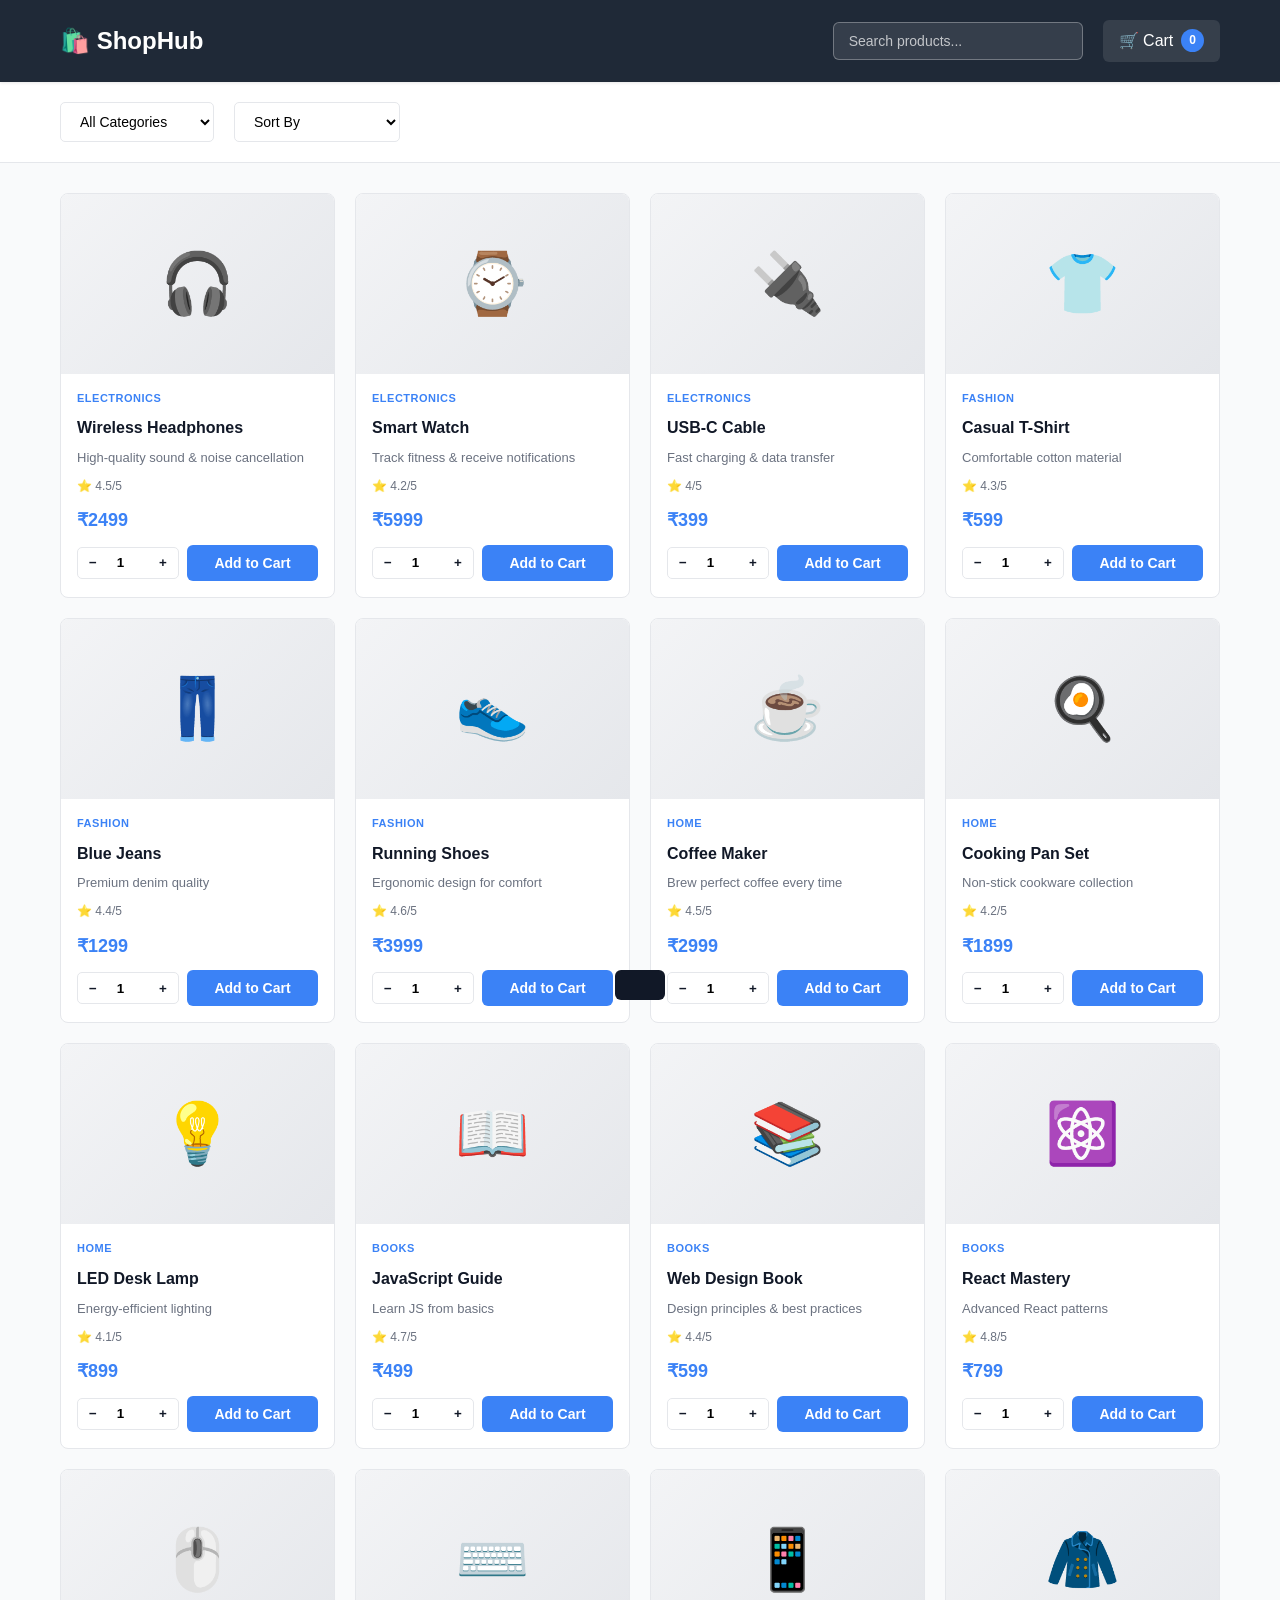
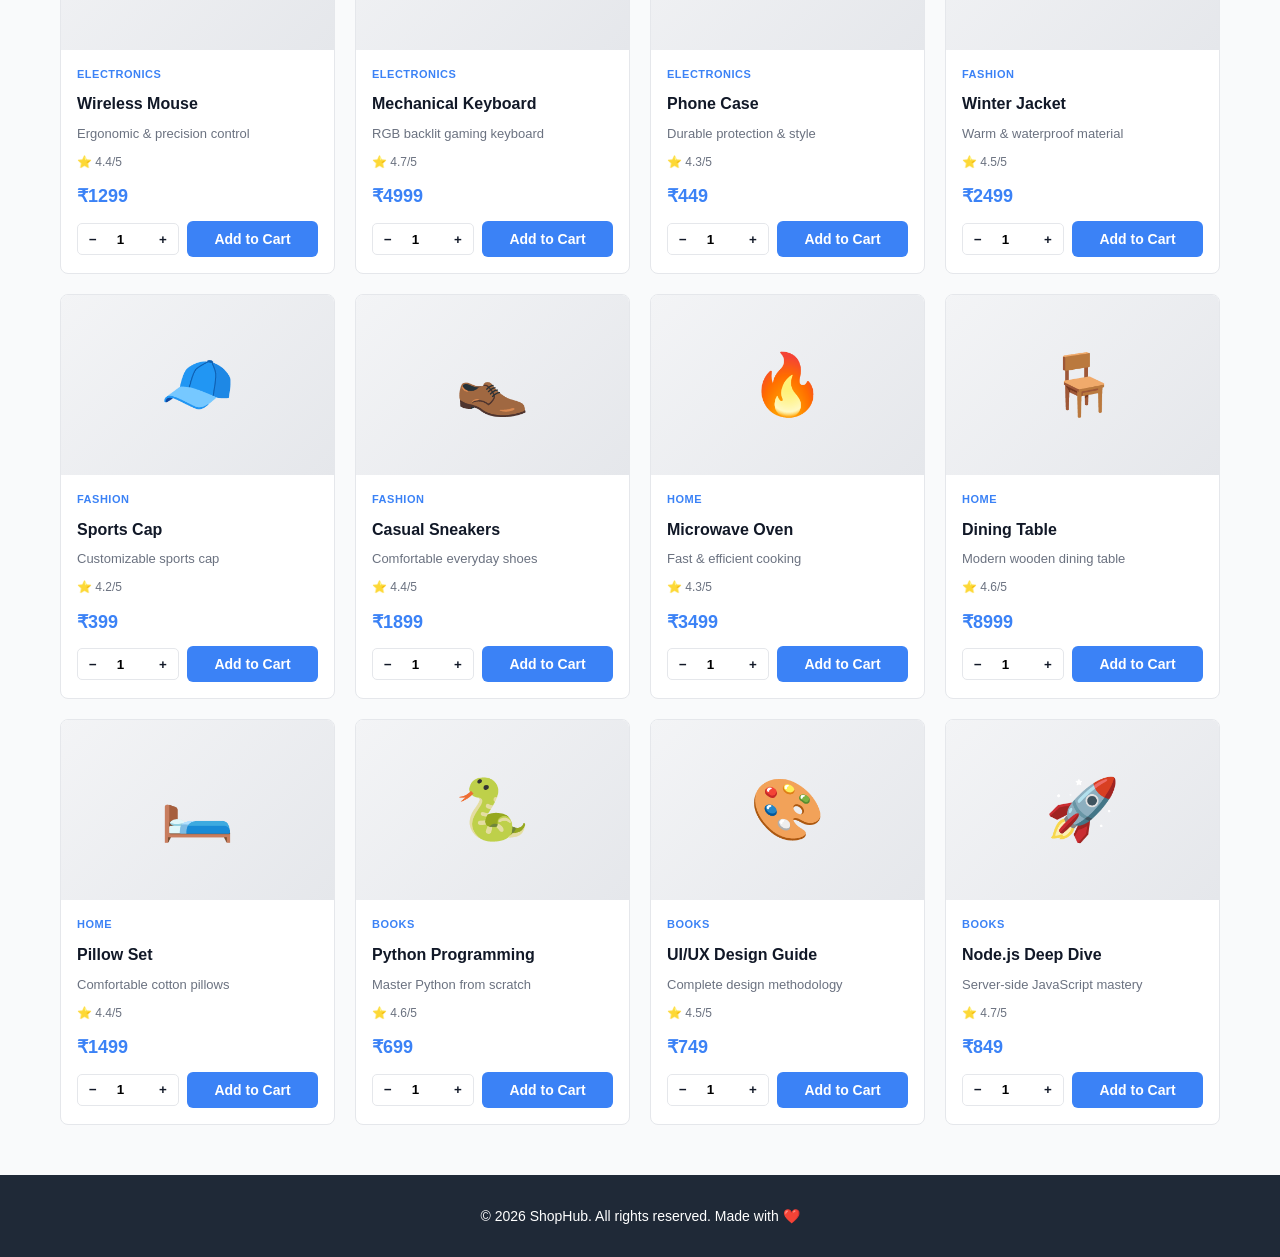
==== index.html @ 2e0a1902 "Initial commit: E-commerce cart system with 24 products" ====
<!DOCTYPE html>
<html lang="en">
<head>
    <meta charset="UTF-8">
    <meta name="viewport" content="width=device-width, initial-scale=1.0">
    <title>ShopHub - Online Store</title>
    <link rel="stylesheet" href="style.css">
</head>
<body>
    <!-- Header -->
    <header class="header">
        <div class="container">
            <div class="logo">🛍️ ShopHub</div>
            <div class="nav">
                <input type="text" id="searchBox" class="search-box" placeholder="Search products...">
                <a href="cart.html" class="cart-link">
                    🛒 Cart <span id="cartCount" class="badge">0</span>
                </a>
            </div>
        </div>
    </header>

    <!-- Filter Section -->
    <section class="filters">
        <div class="container">
            <select id="categoryFilter" class="filter-select">
                <option value="">All Categories</option>
                <option value="electronics">Electronics</option>
                <option value="fashion">Fashion</option>
                <option value="home">Home & Kitchen</option>
                <option value="books">Books</option>
            </select>

            <select id="sortFilter" class="filter-select">
                <option value="">Sort By</option>
                <option value="price-low">Price: Low to High</option>
                <option value="price-high">Price: High to Low</option>
                <option value="name">Product Name</option>
            </select>
        </div>
    </section>

    <!-- Main Content -->
    <main class="container">
        <section class="products">
            <div id="productsList" class="products-grid"></div>
        </section>
    </main>

    <!-- Toast Notification -->
    <div id="toast" class="toast"></div>

    <!-- Footer -->
    <footer class="footer">
        <p>&copy; 2026 ShopHub. All rights reserved. Made with ❤️</p>
    </footer>

    <script src="script.js"></script>
</body>
</html>
---- style.css ----
/* ==================== Global Styles ==================== */
* {
    margin: 0;
    padding: 0;
    box-sizing: border-box;
}

:root {
    --primary-color: #1f2937;
    --accent-color: #3b82f6;
    --light-bg: #ffffff;
    --bg: #f9fafb;
    --text-dark: #111827;
    --text-light: #6b7280;
    --border-color: #e5e7eb;
    --success-color: #10b981;
    --danger-color: #ef4444;
}

body {
    font-family: -apple-system, BlinkMacSystemFont, 'Segoe UI', Roboto, sans-serif;
    line-height: 1.6;
    color: var(--text-dark);
    background-color: var(--bg);
}

.container {
    max-width: 1200px;
    margin: 0 auto;
    padding: 0 20px;
}

/* ==================== Header ==================== */
.header {
    background: var(--primary-color);
    color: white;
    padding: 20px 0;
    position: sticky;
    top: 0;
    z-index: 100;
    box-shadow: 0 1px 3px rgba(0, 0, 0, 0.1);
}

.header .container {
    display: flex;
    justify-content: space-between;
    align-items: center;
}

.logo {
    font-size: 24px;
    font-weight: bold;
    cursor: pointer;
}

.nav {
    display: flex;
    gap: 20px;
    align-items: center;
    flex-wrap: wrap;
}

.search-box {
    padding: 10px 15px;
    border: 1px solid rgba(255, 255, 255, 0.3);
    border-radius: 6px;
    width: 250px;
    font-size: 14px;
    outline: none;
    background: rgba(255, 255, 255, 0.1);
    color: white;
}

.search-box::placeholder {
    color: rgba(255, 255, 255, 0.7);
}

.search-box:focus {
    background: rgba(255, 255, 255, 0.15);
    border-color: white;
}

.cart-link, .back-link {
    display: flex;
    align-items: center;
    gap: 8px;
    color: white;
    text-decoration: none;
    font-weight: 500;
    padding: 8px 16px;
    background: rgba(255, 255, 255, 0.1);
    border-radius: 6px;
    transition: background 0.2s ease;
}

.cart-link:hover, .back-link:hover {
    background: rgba(255, 255, 255, 0.2);
}

.badge {
    background: var(--accent-color);
    color: white;
    padding: 2px 8px;
    border-radius: 12px;
    font-size: 12px;
    font-weight: 600;
}

/* ==================== Filters ==================== */
.filters {
    background: white;
    padding: 20px 0;
    border-bottom: 1px solid var(--border-color);
    margin-bottom: 30px;
}

.filters .container {
    display: flex;
    gap: 20px;
    align-items: center;
    flex-wrap: wrap;
}

.filter-select {
    padding: 10px 15px;
    border: 1px solid var(--border-color);
    border-radius: 5px;
    font-size: 14px;
    cursor: pointer;
    transition: all 0.3s ease;
    background: white;
}

.filter-select:hover {
    border-color: var(--primary-color);
}

.filter-select:focus {
    outline: none;
    border-color: var(--primary-color);
    box-shadow: 0 0 10px rgba(255, 107, 107, 0.2);
}

/* ==================== Products Grid ==================== */
.products-grid {
    display: grid;
    grid-template-columns: repeat(auto-fill, minmax(240px, 1fr));
    gap: 20px;
}

.product-card {
    background: white;
    border-radius: 8px;
    overflow: hidden;
    border: 1px solid var(--border-color);
    transition: box-shadow 0.2s ease;
}

.product-card:hover {
    box-shadow: 0 4px 12px rgba(0, 0, 0, 0.08);
}

.product-image {
    width: 100%;
    height: 180px;
    object-fit: cover;
    background: linear-gradient(135deg, #f3f4f6 0%, #e5e7eb 100%);
    display: flex;
    align-items: center;
    justify-content: center;
    font-size: 60px;
}

.product-info {
    padding: 16px;
}

.product-category {
    font-size: 11px;
    color: var(--accent-color);
    font-weight: 600;
    text-transform: uppercase;
    letter-spacing: 0.5px;
}

.product-name {
    font-size: 16px;
    font-weight: 600;
    margin: 8px 0;
    color: var(--text-dark);
}

.product-description {
    font-size: 13px;
    color: var(--text-light);
    margin-bottom: 10px;
    line-height: 1.4;
}

.product-price {
    font-size: 18px;
    font-weight: 700;
    color: var(--accent-color);
    margin-bottom: 10px;
}

.product-rating {
    font-size: 12px;
    color: var(--text-light);
    margin-bottom: 10px;
}

.product-controls {
    display: flex;
    gap: 8px;
    align-items: center;
}

.quantity-control {
    display: flex;
    align-items: center;
    border: 1px solid var(--border-color);
    border-radius: 5px;
    background: var(--light-bg);
}

.quantity-control button {
    width: 30px;
    height: 30px;
    border: none;
    background: transparent;
    cursor: pointer;
    font-weight: bold;
    color: var(--text-dark);
    transition: all 0.2s ease;
}

.quantity-control button:hover {
    background: var(--primary-color);
    color: white;
}

.quantity-control input {
    width: 40px;
    border: none;
    text-align: center;
    background: transparent;
    font-weight: bold;
    outline: none;
}

.btn-add-cart {
    flex: 1;
    padding: 10px;
    background: var(--accent-color);
    color: white;
    border: none;
    border-radius: 6px;
    cursor: pointer;
    font-weight: 600;
    font-size: 14px;
    transition: background 0.2s ease;
    white-space: nowrap;
}

.btn-add-cart:hover {
    background: #2563eb;
}

.btn-add-cart:active {
    transform: scale(0.98);
}

/* ==================== Buttons ==================== */
.btn-primary, .btn-secondary, .btn-checkout {
    padding: 12px 30px;
    border: none;
    border-radius: 6px;
    font-size: 16px;
    font-weight: 600;
    cursor: pointer;
    transition: background 0.2s ease;
}

.btn-primary {
    background: var(--accent-color);
    color: white;
}

.btn-primary:hover {
    background: #2563eb;
}

.btn-secondary {
    background: var(--bg);
    color: var(--text-dark);
    border: 1px solid var(--border-color);
}

.btn-secondary:hover {
    background: #f3f4f6;
}

.btn-checkout {
    background: var(--accent-color);
    color: white;
    width: 100%;
    padding: 15px;
    font-size: 17px;
    margin-top: 20px;
}

.btn-checkout:hover {
    background: #2563eb;
}

.btn-full {
    width: 100%;
}

.btn-coupon {
    padding: 8px 15px;
    background: var(--accent-color);
    color: white;
    border: none;
    border-radius: 6px;
    cursor: pointer;
    font-weight: 600;
    transition: background 0.2s ease;
    white-space: nowrap;
}

.btn-coupon:hover {
    background: #2563eb;
}

/* ==================== Cart Page ==================== */
.cart-wrapper {
    display: grid;
    grid-template-columns: 2fr 1fr;
    gap: 30px;
    margin: 30px 0;
}

@media (max-width: 768px) {
    .cart-wrapper {
        grid-template-columns: 1fr;
    }
}

.cart-section h1 {
    margin-bottom: 20px;
    color: var(--text-dark);
}

.empty-cart {
    text-align: center;
    padding: 60px 20px;
    background: white;
    border-radius: 10px;
    box-shadow: 0 2px 8px rgba(0, 0, 0, 0.1);
}

.empty-cart p {
    font-size: 18px;
    color: var(--text-light);
    margin-bottom: 20px;
}

.cart-table {
    width: 100%;
    border-collapse: collapse;
    background: white;
    border-radius: 8px;
    overflow: hidden;
    border: 1px solid var(--border-color);
}

.cart-table thead {
    background: #f9fafb;
    border-bottom: 2px solid var(--border-color);
}

.cart-table th, .cart-table td {
    padding: 16px;
    text-align: left;
    border-bottom: 1px solid var(--border-color);
    font-size: 14px;
}

.cart-table th {
    font-weight: 600;
    color: var(--text-dark);
}

.cart-table tr:last-child td {
    border-bottom: none;
}

.product-cell {
    display: flex;
    align-items: center;
    gap: 10px;
}

.product-cell-icon {
    font-size: 30px;
    width: 50px;
    height: 50px;
    display: flex;
    align-items: center;
    justify-content: center;
    background: #f3f4f6;
    border-radius: 6px;
}

.btn-remove {
    background: var(--danger-color);
    color: white;
    border: none;
    padding: 6px 12px;
    border-radius: 6px;
    cursor: pointer;
    font-size: 12px;
    transition: background 0.2s ease;
    font-weight: 500;
}

.btn-remove:hover {
    background: #dc2626;
}

/* ==================== Summary Section ==================== */
.summary-section {
    height: fit-content;
    position: sticky;
    top: 100px;
}

.summary-box {
    background: white;
    padding: 20px;
    border-radius: 8px;
    border: 1px solid var(--border-color);
}

.summary-box h2 {
    margin-bottom: 20px;
    font-size: 18px;
    color: var(--text-dark);
    border-bottom: 2px solid var(--accent-color);
    padding-bottom: 10px;
}

.summary-row {
    display: flex;
    justify-content: space-between;
    align-items: center;
    padding: 12px 0;
    border-bottom: 1px solid var(--border-color);
    font-size: 14px;
}

.summary-row span {
    font-weight: 500;
}

.summary-row.total {
    font-size: 18px;
    font-weight: bold;
    color: var(--accent-color);
    border: none;
    padding-top: 20px;
    margin-top: 20px;
    border-top: 2px solid var(--border-color);
}

.summary-row.discount {
    flex-direction: column;
    align-items: flex-start;
    gap: 8px;
    border: none;
    padding: 15px;
    background: #f0fdf4;
    border-radius: 6px;
    margin: 10px 0;
}

.discount-value {
    color: var(--success-color);
    font-weight: bold;
}

.coupon-input {
    display: flex;
    gap: 8px;
    width: 100%;
}

.coupon-input input {
    flex: 1;
    padding: 8px 12px;
    border: 1px solid var(--border-color);
    border-radius: 5px;
    font-size: 13px;
    outline: none;
    transition: all 0.3s ease;
}

.coupon-input input:focus {
    border-color: var(--primary-color);
    box-shadow: 0 0 8px rgba(255, 107, 107, 0.2);
}

/* ==================== Modal ==================== */
.modal {
    position: fixed;
    top: 0;
    left: 0;
    width: 100%;
    height: 100%;
    background: rgba(0, 0, 0, 0.4);
    display: flex;
    align-items: center;
    justify-content: center;
    z-index: 1000;
}

.modal-content {
    background: white;
    padding: 40px;
    border-radius: 8px;
    max-width: 500px;
    width: 90%;
    max-height: 90vh;
    overflow-y: auto;
    position: relative;
}

.modal-content h2 {
    margin-bottom: 25px;
    color: var(--text-dark);
}

.close {
    position: absolute;
    top: 15px;
    right: 20px;
    font-size: 28px;
    font-weight: bold;
    cursor: pointer;
    color: var(--text-light);
    transition: color 0.2s ease;
    line-height: 1;
}

.close:hover {
    color: var(--text-dark);
}

.form-section {
    margin-bottom: 25px;
}

.form-section h3 {
    margin-bottom: 15px;
    font-size: 16px;
    color: var(--text-dark);
}

.form-input {
    width: 100%;
    padding: 12px;
    margin-bottom: 10px;
    border: 1px solid var(--border-color);
    border-radius: 6px;
    font-size: 14px;
    outline: none;
    transition: border-color 0.2s ease;
}

.form-input:focus {
    border-color: var(--accent-color);
}

.payment-options {
    display: flex;
    flex-direction: column;
    gap: 10px;
}

.radio-label {
    display: flex;
    align-items: center;
    gap: 10px;
    padding: 10px;
    border: 1px solid var(--border-color);
    border-radius: 6px;
    cursor: pointer;
    transition: background 0.2s ease;
}

.radio-label:hover {
    background: #f9fafb;
}

.radio-label input[type="radio"] {
    cursor: pointer;
}

.final-total {
    display: flex;
    justify-content: space-between;
    padding: 15px;
    background: var(--light-bg);
    border-radius: 5px;
    font-size: 16px;
    font-weight: bold;
    color: var(--primary-color);
}

.success-modal {
    text-align: center;
    max-width: 400px;
}

.success-icon {
    width: 80px;
    height: 80px;
    margin: 0 auto 20px;
    background: var(--success-color);
    color: white;
    font-size: 40px;
    display: flex;
    align-items: center;
    justify-content: center;
    border-radius: 50%;
}

@keyframes successBounce {
    0%, 100% {
        transform: scale(1);
    }
    50% {
        transform: scale(1.1);
    }
}

.success-modal h2 {
    color: var(--success-color);
    margin-bottom: 15px;
}

.success-modal p {
    margin: 10px 0;
    color: var(--text-light);
}

.small-text {
    font-size: 12px;
    color: var(--text-light);
}

/* ==================== Toast Notification ==================== */
.toast {
    position: fixed;
    bottom: -100px;
    left: 50%;
    transform: translateX(-50%);
    background: var(--text-dark);
    color: white;
    padding: 15px 25px;
    border-radius: 6px;
    z-index: 2000;
    transition: bottom 0.3s ease;
    max-width: 300px;
    text-align: center;
    font-weight: 500;
    font-size: 14px;
}

.toast.show {
    bottom: 30px;
}

.toast.success {
    background: var(--success-color);
}

.toast.error {
    background: var(--danger-color);
}

/* ==================== Footer ==================== */
.footer {
    background: var(--primary-color);
    color: white;
    text-align: center;
    padding: 30px 0;
    margin-top: 50px;
    font-size: 14px;
}

/* ==================== Responsive Design ==================== */
@media (max-width: 768px) {
    .header .container {
        flex-direction: column;
        gap: 15px;
    }

    .search-box {
        width: 100%;
    }

    .nav {
        width: 100%;
        justify-content: space-between;
    }

    .products-grid {
        grid-template-columns: repeat(auto-fill, minmax(150px, 1fr));
        gap: 15px;
    }

    .cart-table {
        font-size: 12px;
    }

    .cart-table th, .cart-table td {
        padding: 10px 5px;
    }

    .product-cell {
        flex-direction: column;
        gap: 5px;
    }

    .product-cell-icon {
        width: 35px;
        height: 35px;
        font-size: 20px;
    }

    .summary-section {
        position: static;
    }
}

/* ==================== Animations ==================== */
@keyframes pulse {
    0%, 100% {
        opacity: 1;
    }
    50% {
        opacity: 0.7;
    }
}

.loading {
    animation: pulse 1s infinite;
}
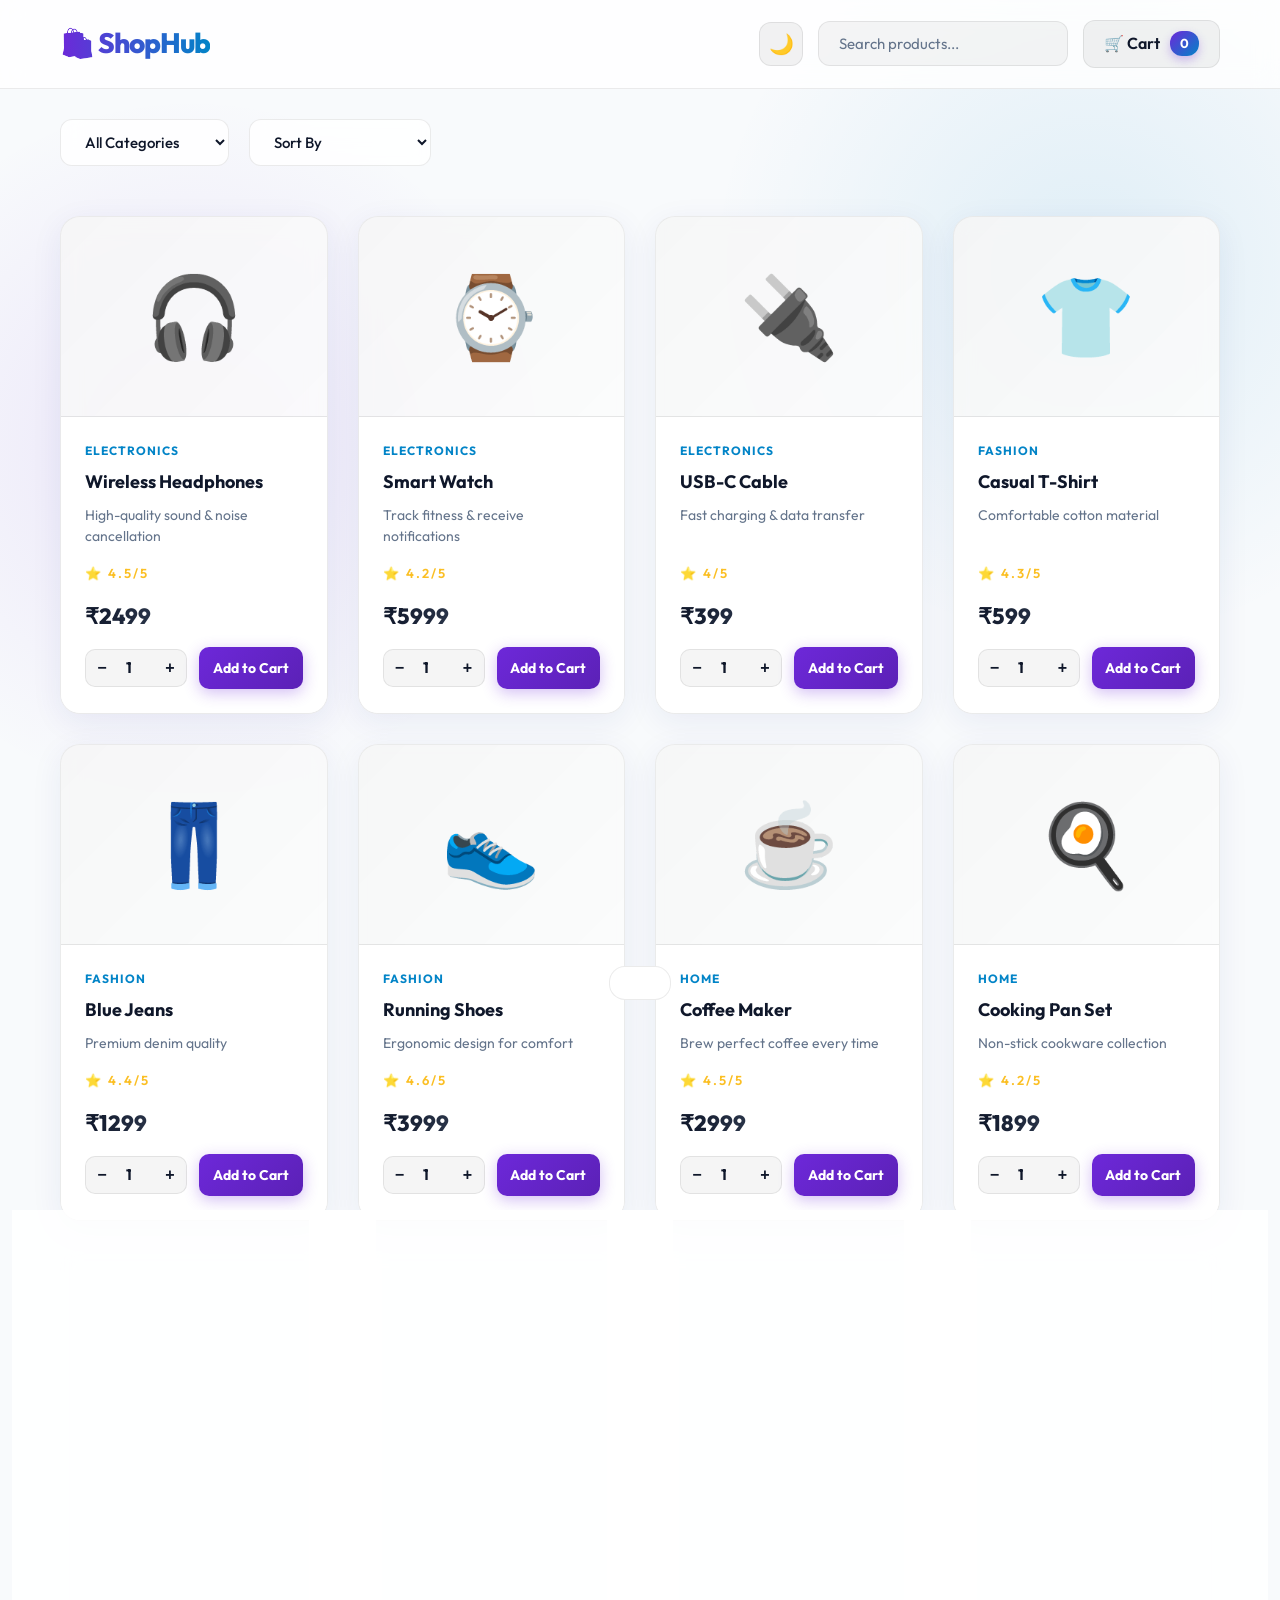
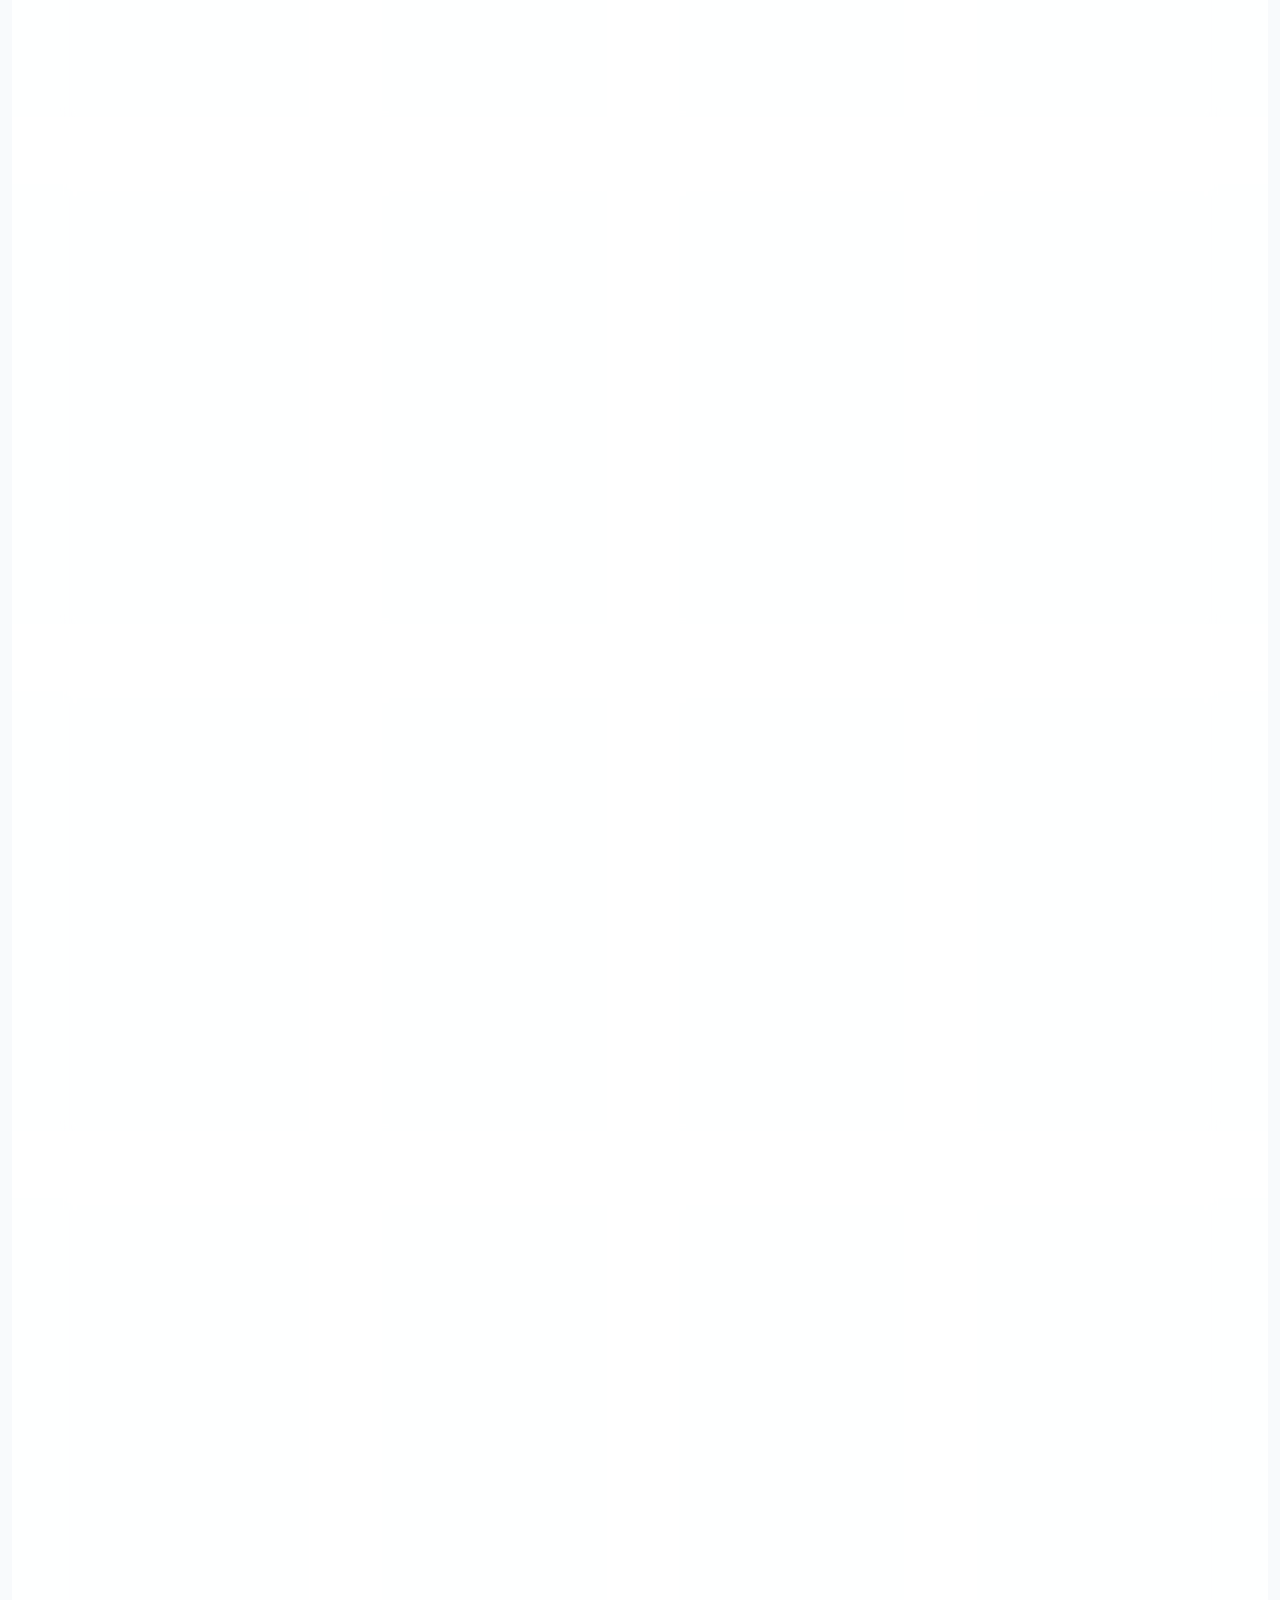
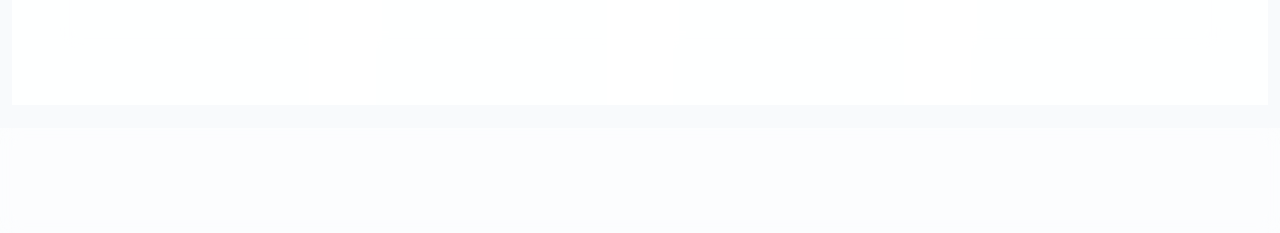
==== commit 12040da5: "Enhance theme with neon glassmorphism and toggle features" ====
--- a/index.html
+++ b/index.html
@@ -1,17 +1,20 @@
 <!DOCTYPE html>
 <html lang="en">
+
 <head>
     <meta charset="UTF-8">
     <meta name="viewport" content="width=device-width, initial-scale=1.0">
     <title>ShopHub - Online Store</title>
     <link rel="stylesheet" href="style.css">
 </head>
+
 <body>
     <!-- Header -->
     <header class="header">
         <div class="container">
             <div class="logo">🛍️ ShopHub</div>
             <div class="nav">
+                <button id="themeToggle" class="theme-toggle" aria-label="Toggle Theme">🌙</button>
                 <input type="text" id="searchBox" class="search-box" placeholder="Search products...">
                 <a href="cart.html" class="cart-link">
                     🛒 Cart <span id="cartCount" class="badge">0</span>
@@ -52,9 +55,10 @@
 
     <!-- Footer -->
     <footer class="footer">
-        <p>&copy; 2026 ShopHub. All rights reserved. Made with ❤️</p>
+        <p>&copy; 2026 ShopHub. All rights reserved.</p>
     </footer>
 
     <script src="script.js"></script>
 </body>
-</html>
+
+</html>
--- a/style.css
+++ b/style.css
@@ -1,4 +1,6 @@
 /* ==================== Global Styles ==================== */
+@import url('https://fonts.googleapis.com/css2?family=Outfit:wght@300;400;500;600;700;800&display=swap');
+
 * {
     margin: 0;
     padding: 0;
@@ -6,22 +8,74 @@
 }
 
 :root {
-    --primary-color: #1f2937;
-    --accent-color: #3b82f6;
-    --light-bg: #ffffff;
-    --bg: #f9fafb;
-    --text-dark: #111827;
-    --text-light: #6b7280;
-    --border-color: #e5e7eb;
+    --primary-color: #ffffff;
+    --accent-color: #6d28d9;
+    --accent-hover: #5b21b6;
+    --secondary-accent: #0284c7;
+    --light-bg: rgba(255, 255, 255, 0.85);
+    --bg: #f8fafc;
+    --text-dark: #0f172a;
+    --text-light: #64748b;
     --success-color: #10b981;
     --danger-color: #ef4444;
+    --glass-border: 1px solid rgba(0, 0, 0, 0.08);
+    --glass-shadow: 0 8px 32px 0 rgba(31, 38, 135, 0.07);
+    
+    --header-bg: rgba(255, 255, 255, 0.8);
+    --input-bg: rgba(0, 0, 0, 0.04);
+    --input-focus: rgba(0, 0, 0, 0.08);
+    --btn-bg: rgba(0, 0, 0, 0.05);
+    --btn-hover: rgba(0, 0, 0, 0.08);
+    --img-bg: linear-gradient(135deg, rgba(0,0,0,0.03) 0%, rgba(0,0,0,0.01) 100%);
+    --modal-overlay: rgba(255, 255, 255, 0.4);
+    --modal-bg: #ffffff;
+    --toast-bg: rgba(255, 255, 255, 0.95);
+    --toast-text: #0f172a;
+    --footer-bg: rgba(255, 255, 255, 0.5);
+    --radial-bg-1: rgba(109, 40, 217, 0.1);
+    --radial-bg-2: rgba(2, 132, 199, 0.1);
+}
+
+body[data-theme="dark"] {
+    --primary-color: #0f172a;
+    --accent-color: #8b5cf6;
+    --accent-hover: #7c3aed;
+    --secondary-accent: #06b6d4;
+    --light-bg: rgba(30, 41, 59, 0.7);
+    --bg: #020617;
+    --text-dark: #f8fafc;
+    --text-light: #cbd5e1;
+    --success-color: #10b981;
+    --danger-color: #f43f5e;
+    --glass-border: 1px solid rgba(255, 255, 255, 0.05);
+    --glass-shadow: 0 8px 32px 0 rgba(0, 0, 0, 0.3);
+    
+    --header-bg: rgba(15, 23, 42, 0.8);
+    --input-bg: rgba(0, 0, 0, 0.3);
+    --input-focus: rgba(0, 0, 0, 0.5);
+    --btn-bg: rgba(255, 255, 255, 0.05);
+    --btn-hover: rgba(255, 255, 255, 0.1);
+    --img-bg: linear-gradient(135deg, rgba(255,255,255,0.05) 0%, rgba(255,255,255,0.01) 100%);
+    --modal-overlay: rgba(2, 6, 23, 0.8);
+    --modal-bg: #0f172a;
+    --toast-bg: rgba(15, 23, 42, 0.95);
+    --toast-text: #f8fafc;
+    --footer-bg: rgba(15, 23, 42, 0.5);
+    --radial-bg-1: rgba(139, 92, 246, 0.15);
+    --radial-bg-2: rgba(6, 182, 212, 0.15);
 }
 
 body {
-    font-family: -apple-system, BlinkMacSystemFont, 'Segoe UI', Roboto, sans-serif;
+    font-family: 'Outfit', -apple-system, BlinkMacSystemFont, 'Segoe UI', Roboto, sans-serif;
     line-height: 1.6;
     color: var(--text-dark);
     background-color: var(--bg);
+    background-image: 
+        radial-gradient(circle at 15% 50%, var(--radial-bg-1), transparent 30%),
+        radial-gradient(circle at 85% 30%, var(--radial-bg-2), transparent 30%);
+    background-attachment: fixed;
+    min-height: 100vh;
+    transition: background-color 0.4s ease, color 0.4s ease;
 }
 
 .container {
@@ -31,14 +85,35 @@
 }
 
 /* ==================== Header ==================== */
+.theme-toggle {
+    background: var(--btn-bg);
+    border: var(--glass-border);
+    color: var(--text-dark);
+    font-size: 20px;
+    width: 44px;
+    height: 44px;
+    border-radius: 12px;
+    cursor: pointer;
+    display: flex;
+    align-items: center;
+    justify-content: center;
+    transition: all 0.3s ease;
+}
+
+.theme-toggle:hover {
+    background: var(--btn-hover);
+    transform: translateY(-2px);
+}
+
 .header {
-    background: var(--primary-color);
-    color: white;
+    background: var(--header-bg);
+    backdrop-filter: blur(12px);
+    -webkit-backdrop-filter: blur(12px);
+    border-bottom: var(--glass-border);
     padding: 20px 0;
     position: sticky;
     top: 0;
     z-index: 100;
-    box-shadow: 0 1px 3px rgba(0, 0, 0, 0.1);
 }
 
 .header .container {
@@ -48,70 +123,78 @@
 }
 
 .logo {
-    font-size: 24px;
-    font-weight: bold;
-    cursor: pointer;
+    font-size: 28px;
+    font-weight: 800;
+    cursor: pointer;
+    background: linear-gradient(to right, var(--accent-color), var(--secondary-accent));
+    -webkit-background-clip: text;
+    -webkit-text-fill-color: transparent;
+    letter-spacing: -1px;
 }
 
 .nav {
     display: flex;
-    gap: 20px;
+    gap: 15px;
     align-items: center;
     flex-wrap: wrap;
 }
 
 .search-box {
-    padding: 10px 15px;
-    border: 1px solid rgba(255, 255, 255, 0.3);
-    border-radius: 6px;
+    padding: 12px 20px;
+    border: var(--glass-border);
+    border-radius: 12px;
     width: 250px;
-    font-size: 14px;
+    font-size: 15px;
+    background: var(--input-bg);
+    color: var(--text-dark);
+    font-family: inherit;
+    transition: all 0.3s ease;
+}
+
+.search-box::placeholder {
+    color: var(--text-light);
+}
+
+.search-box:focus {
+    background: var(--input-focus);
+    border-color: var(--accent-color);
+    box-shadow: 0 0 0 3px rgba(139, 92, 246, 0.2);
     outline: none;
-    background: rgba(255, 255, 255, 0.1);
+}
+
+.cart-link, .back-link {
+    display: flex;
+    align-items: center;
+    gap: 10px;
+    color: var(--text-dark);
+    text-decoration: none;
+    font-weight: 600;
+    padding: 10px 20px;
+    background: var(--btn-bg);
+    border: var(--glass-border);
+    border-radius: 12px;
+    transition: all 0.3s ease;
+}
+
+.cart-link:hover, .back-link:hover {
+    background: var(--btn-hover);
+    transform: translateY(-2px);
+}
+
+.badge {
+    background: linear-gradient(135deg, var(--accent-color), var(--secondary-accent));
     color: white;
-}
-
-.search-box::placeholder {
-    color: rgba(255, 255, 255, 0.7);
-}
-
-.search-box:focus {
-    background: rgba(255, 255, 255, 0.15);
-    border-color: white;
-}
-
-.cart-link, .back-link {
-    display: flex;
-    align-items: center;
-    gap: 8px;
-    color: white;
-    text-decoration: none;
-    font-weight: 500;
-    padding: 8px 16px;
-    background: rgba(255, 255, 255, 0.1);
-    border-radius: 6px;
-    transition: background 0.2s ease;
-}
-
-.cart-link:hover, .back-link:hover {
-    background: rgba(255, 255, 255, 0.2);
-}
-
-.badge {
-    background: var(--accent-color);
-    color: white;
-    padding: 2px 8px;
+    padding: 2px 10px;
     border-radius: 12px;
-    font-size: 12px;
-    font-weight: 600;
+    font-size: 13px;
+    font-weight: 700;
+    box-shadow: 0 4px 10px rgba(109, 40, 217, 0.3);
 }
 
 /* ==================== Filters ==================== */
 .filters {
-    background: white;
-    padding: 20px 0;
-    border-bottom: 1px solid var(--border-color);
-    margin-bottom: 30px;
+    padding: 30px 0;
+    margin-bottom: 20px;
 }
 
 .filters .container {
@@ -122,196 +205,258 @@
 }
 
 .filter-select {
-    padding: 10px 15px;
-    border: 1px solid var(--border-color);
-    border-radius: 5px;
-    font-size: 14px;
-    cursor: pointer;
+    padding: 12px 20px;
+    border: var(--glass-border);
+    border-radius: 12px;
+    font-size: 15px;
+    cursor: pointer;
+    background: var(--light-bg);
+    color: var(--text-dark);
+    font-family: inherit;
+    font-weight: 500;
+    backdrop-filter: blur(10px);
     transition: all 0.3s ease;
-    background: white;
-}
-
-.filter-select:hover {
-    border-color: var(--primary-color);
-}
-
-.filter-select:focus {
+}
+
+.filter-select:hover, .filter-select:focus {
+    border-color: var(--accent-color);
     outline: none;
-    border-color: var(--primary-color);
-    box-shadow: 0 0 10px rgba(255, 107, 107, 0.2);
+    box-shadow: 0 0 15px rgba(109, 40, 217, 0.15);
+}
+
+.filter-select option {
+    background: var(--primary-color);
+    color: var(--text-dark);
 }
 
 /* ==================== Products Grid ==================== */
 .products-grid {
     display: grid;
-    grid-template-columns: repeat(auto-fill, minmax(240px, 1fr));
-    gap: 20px;
+    grid-template-columns: repeat(auto-fill, minmax(260px, 1fr));
+    gap: 30px;
 }
 
 .product-card {
-    background: white;
-    border-radius: 8px;
+    background: var(--light-bg);
+    border-radius: 20px;
     overflow: hidden;
-    border: 1px solid var(--border-color);
-    transition: box-shadow 0.2s ease;
+    border: var(--glass-border);
+    backdrop-filter: blur(10px);
+    box-shadow: var(--glass-shadow);
+    transition: all 0.4s cubic-bezier(0.4, 0, 0.2, 1);
+    display: flex;
+    flex-direction: column;
 }
 
 .product-card:hover {
-    box-shadow: 0 4px 12px rgba(0, 0, 0, 0.08);
+    transform: translateY(-8px) scale(1.02);
+    border-color: rgba(109, 40, 217, 0.4);
+    box-shadow: 0 20px 40px rgba(0, 0, 0, 0.15);
 }
 
 .product-image {
     width: 100%;
-    height: 180px;
-    object-fit: cover;
-    background: linear-gradient(135deg, #f3f4f6 0%, #e5e7eb 100%);
+    height: 200px;
+    background: var(--img-bg);
     display: flex;
     align-items: center;
     justify-content: center;
-    font-size: 60px;
+    font-size: 80px;
+    border-bottom: var(--glass-border);
+    transition: transform 0.4s ease;
+}
+
+.product-card:hover .product-image {
+    transform: scale(1.1);
 }
 
 .product-info {
-    padding: 16px;
+    padding: 24px;
+    display: flex;
+    flex-direction: column;
+    flex-grow: 1;
+    z-index: 1;
+    background: var(--light-bg);
 }
 
 .product-category {
-    font-size: 11px;
-    color: var(--accent-color);
+    font-size: 12px;
+    color: var(--secondary-accent);
+    font-weight: 700;
+    text-transform: uppercase;
+    letter-spacing: 1px;
+    margin-bottom: 8px;
+}
+
+.product-name {
+    font-size: 18px;
+    font-weight: 700;
+    margin: 0 0 8px 0;
+    color: var(--text-dark);
+}
+
+.product-description {
+    font-size: 14px;
+    color: var(--text-light);
+    margin-bottom: 16px;
+    line-height: 1.5;
+    flex-grow: 1;
+}
+
+.product-price {
+    font-size: 22px;
+    font-weight: 800;
+    background: linear-gradient(to right, var(--text-dark), var(--text-light));
+    -webkit-background-clip: text;
+    -webkit-text-fill-color: transparent;
+    margin-bottom: 12px;
+}
+
+.product-rating {
+    font-size: 13px;
+    color: #fbbf24;
+    margin-bottom: 16px;
     font-weight: 600;
-    text-transform: uppercase;
-    letter-spacing: 0.5px;
-}
-
-.product-name {
-    font-size: 16px;
-    font-weight: 600;
-    margin: 8px 0;
-    color: var(--text-dark);
-}
-
-.product-description {
-    font-size: 13px;
-    color: var(--text-light);
-    margin-bottom: 10px;
-    line-height: 1.4;
-}
-
-.product-price {
-    font-size: 18px;
-    font-weight: 700;
-    color: var(--accent-color);
-    margin-bottom: 10px;
-}
-
-.product-rating {
-    font-size: 12px;
-    color: var(--text-light);
-    margin-bottom: 10px;
+    letter-spacing: 2px;
 }
 
 .product-controls {
     display: flex;
-    gap: 8px;
-    align-items: center;
+    gap: 12px;
+    align-items: center;
+    margin-top: auto;
 }
 
 .quantity-control {
     display: flex;
     align-items: center;
-    border: 1px solid var(--border-color);
-    border-radius: 5px;
-    background: var(--light-bg);
+    border: var(--glass-border);
+    border-radius: 10px;
+    background: var(--input-bg);
+    overflow: hidden;
 }
 
 .quantity-control button {
-    width: 30px;
-    height: 30px;
+    width: 32px;
+    height: 36px;
     border: none;
     background: transparent;
     cursor: pointer;
     font-weight: bold;
+    font-size: 16px;
     color: var(--text-dark);
     transition: all 0.2s ease;
 }
 
 .quantity-control button:hover {
-    background: var(--primary-color);
-    color: white;
+    background: var(--btn-hover);
+    color: var(--accent-color);
 }
 
 .quantity-control input {
-    width: 40px;
+    width: 36px;
     border: none;
     text-align: center;
     background: transparent;
-    font-weight: bold;
+    font-weight: 700;
+    color: var(--text-dark);
     outline: none;
+    font-size: 15px;
+    font-family: inherit;
 }
 
 .btn-add-cart {
     flex: 1;
-    padding: 10px;
-    background: var(--accent-color);
+    padding: 12px;
+    background: linear-gradient(135deg, var(--accent-color), var(--accent-hover));
     color: white;
     border: none;
-    border-radius: 6px;
-    cursor: pointer;
-    font-weight: 600;
+    border-radius: 10px;
+    cursor: pointer;
+    font-weight: 700;
     font-size: 14px;
-    transition: background 0.2s ease;
-    white-space: nowrap;
+    font-family: inherit;
+    transition: all 0.3s ease;
+    box-shadow: 0 4px 15px rgba(109, 40, 217, 0.3);
+    position: relative;
+    overflow: hidden;
+}
+
+.btn-add-cart::after {
+    content: '';
+    position: absolute;
+    top: 0;
+    left: -100%;
+    width: 50%;
+    height: 100%;
+    background: linear-gradient(90deg, transparent, rgba(255,255,255,0.2), transparent);
+    transform: skewX(-20deg);
+    transition: 0.5s;
+}
+
+.btn-add-cart:hover::after {
+    left: 150%;
 }
 
 .btn-add-cart:hover {
-    background: #2563eb;
+    box-shadow: 0 6px 20px rgba(109, 40, 217, 0.5);
+    transform: translateY(-2px);
 }
 
 .btn-add-cart:active {
-    transform: scale(0.98);
+    transform: scale(0.96);
 }
 
 /* ==================== Buttons ==================== */
 .btn-primary, .btn-secondary, .btn-checkout {
-    padding: 12px 30px;
+    padding: 14px 32px;
     border: none;
-    border-radius: 6px;
+    border-radius: 12px;
     font-size: 16px;
-    font-weight: 600;
-    cursor: pointer;
-    transition: background 0.2s ease;
+    font-weight: 700;
+    font-family: inherit;
+    cursor: pointer;
+    transition: all 0.3s ease;
+    text-decoration: none;
+    display: inline-block;
+    text-align: center;
 }
 
 .btn-primary {
-    background: var(--accent-color);
+    background: linear-gradient(135deg, var(--accent-color), var(--accent-hover));
     color: white;
+    box-shadow: 0 4px 15px rgba(109, 40, 217, 0.3);
 }
 
 .btn-primary:hover {
-    background: #2563eb;
+    box-shadow: 0 8px 25px rgba(109, 40, 217, 0.5);
+    transform: translateY(-2px);
 }
 
 .btn-secondary {
-    background: var(--bg);
-    color: var(--text-dark);
-    border: 1px solid var(--border-color);
+    background: var(--btn-bg);
+    color: var(--text-dark);
+    border: var(--glass-border);
 }
 
 .btn-secondary:hover {
-    background: #f3f4f6;
+    background: var(--btn-hover);
+    transform: translateY(-2px);
 }
 
 .btn-checkout {
-    background: var(--accent-color);
+    background: linear-gradient(135deg, var(--success-color), #059669);
     color: white;
     width: 100%;
-    padding: 15px;
-    font-size: 17px;
-    margin-top: 20px;
+    padding: 16px;
+    font-size: 18px;
+    margin-top: 24px;
+    box-shadow: 0 4px 15px rgba(16, 185, 129, 0.3);
 }
 
 .btn-checkout:hover {
-    background: #2563eb;
+    box-shadow: 0 8px 25px rgba(16, 185, 129, 0.5);
+    transform: translateY(-2px);
 }
 
 .btn-full {
@@ -319,78 +464,90 @@
 }
 
 .btn-coupon {
-    padding: 8px 15px;
-    background: var(--accent-color);
-    color: white;
-    border: none;
-    border-radius: 6px;
-    cursor: pointer;
-    font-weight: 600;
-    transition: background 0.2s ease;
-    white-space: nowrap;
+    padding: 10px 20px;
+    background: var(--btn-bg);
+    color: var(--text-dark);
+    border: var(--glass-border);
+    border-radius: 10px;
+    cursor: pointer;
+    font-weight: 700;
+    transition: all 0.2s ease;
 }
 
 .btn-coupon:hover {
-    background: #2563eb;
+    background: var(--secondary-accent);
+    color: #fff;
+    border-color: var(--secondary-accent);
 }
 
 /* ==================== Cart Page ==================== */
 .cart-wrapper {
     display: grid;
-    grid-template-columns: 2fr 1fr;
-    gap: 30px;
-    margin: 30px 0;
-}
-
-@media (max-width: 768px) {
+    grid-template-columns: 1fr 380px;
+    gap: 40px;
+    margin: 40px 0;
+    align-items: start;
+}
+
+@media (max-width: 992px) {
     .cart-wrapper {
         grid-template-columns: 1fr;
     }
 }
 
 .cart-section h1 {
-    margin-bottom: 20px;
-    color: var(--text-dark);
+    margin-bottom: 30px;
+    color: var(--text-dark);
+    font-size: 32px;
+    font-weight: 800;
 }
 
 .empty-cart {
     text-align: center;
-    padding: 60px 20px;
-    background: white;
-    border-radius: 10px;
-    box-shadow: 0 2px 8px rgba(0, 0, 0, 0.1);
+    padding: 80px 20px;
+    background: var(--light-bg);
+    border-radius: 20px;
+    box-shadow: var(--glass-shadow);
+    border: var(--glass-border);
+    backdrop-filter: blur(10px);
 }
 
 .empty-cart p {
-    font-size: 18px;
+    font-size: 20px;
     color: var(--text-light);
-    margin-bottom: 20px;
+    margin-bottom: 30px;
+    font-weight: 500;
 }
 
 .cart-table {
     width: 100%;
-    border-collapse: collapse;
-    background: white;
-    border-radius: 8px;
+    border-collapse: separate;
+    border-spacing: 0;
+    background: var(--light-bg);
+    border-radius: 20px;
     overflow: hidden;
-    border: 1px solid var(--border-color);
+    border: var(--glass-border);
+    box-shadow: var(--glass-shadow);
+    backdrop-filter: blur(10px);
 }
 
 .cart-table thead {
-    background: #f9fafb;
-    border-bottom: 2px solid var(--border-color);
+    background: var(--input-bg);
 }
 
 .cart-table th, .cart-table td {
-    padding: 16px;
+    padding: 20px;
     text-align: left;
-    border-bottom: 1px solid var(--border-color);
-    font-size: 14px;
+    border-bottom: var(--glass-border);
+    font-size: 15px;
 }
 
 .cart-table th {
-    font-weight: 600;
-    color: var(--text-dark);
+    font-weight: 700;
+    color: var(--text-light);
+    text-transform: uppercase;
+    font-size: 13px;
+    letter-spacing: 1px;
 }
 
 .cart-table tr:last-child td {
@@ -400,116 +557,135 @@
 .product-cell {
     display: flex;
     align-items: center;
-    gap: 10px;
+    gap: 20px;
 }
 
 .product-cell-icon {
-    font-size: 30px;
-    width: 50px;
-    height: 50px;
+    font-size: 40px;
+    width: 70px;
+    height: 70px;
     display: flex;
     align-items: center;
     justify-content: center;
-    background: #f3f4f6;
-    border-radius: 6px;
+    background: var(--input-bg);
+    border-radius: 16px;
+    border: var(--glass-border);
 }
 
 .btn-remove {
+    background: rgba(244, 63, 94, 0.1);
+    color: var(--danger-color);
+    border: 1px solid rgba(244, 63, 94, 0.2);
+    padding: 8px 16px;
+    border-radius: 8px;
+    cursor: pointer;
+    font-size: 13px;
+    transition: all 0.3s ease;
+    font-weight: 600;
+    font-family: inherit;
+}
+
+.btn-remove:hover {
     background: var(--danger-color);
     color: white;
-    border: none;
-    padding: 6px 12px;
-    border-radius: 6px;
-    cursor: pointer;
-    font-size: 12px;
-    transition: background 0.2s ease;
-    font-weight: 500;
-}
-
-.btn-remove:hover {
-    background: #dc2626;
+    transform: translateY(-2px);
+    box-shadow: 0 4px 12px rgba(244, 63, 94, 0.3);
 }
 
 /* ==================== Summary Section ==================== */
 .summary-section {
-    height: fit-content;
     position: sticky;
-    top: 100px;
+    top: 120px;
 }
 
 .summary-box {
-    background: white;
-    padding: 20px;
-    border-radius: 8px;
-    border: 1px solid var(--border-color);
+    background: var(--light-bg);
+    padding: 30px;
+    border-radius: 20px;
+    border: var(--glass-border);
+    box-shadow: var(--glass-shadow);
+    backdrop-filter: blur(10px);
 }
 
 .summary-box h2 {
-    margin-bottom: 20px;
-    font-size: 18px;
-    color: var(--text-dark);
-    border-bottom: 2px solid var(--accent-color);
-    padding-bottom: 10px;
+    margin-bottom: 25px;
+    font-size: 22px;
+    color: var(--text-dark);
+    border-bottom: 2px solid rgba(109, 40, 217, 0.3);
+    padding-bottom: 15px;
+    font-weight: 700;
 }
 
 .summary-row {
     display: flex;
     justify-content: space-between;
     align-items: center;
-    padding: 12px 0;
-    border-bottom: 1px solid var(--border-color);
-    font-size: 14px;
-}
-
-.summary-row span {
-    font-weight: 500;
+    padding: 15px 0;
+    border-bottom: var(--glass-border);
+    font-size: 15px;
+    color: var(--text-light);
+}
+
+.summary-row span:last-child {
+    font-weight: 700;
+    color: var(--text-dark);
+    font-size: 16px;
 }
 
 .summary-row.total {
-    font-size: 18px;
-    font-weight: bold;
-    color: var(--accent-color);
+    font-size: 20px;
+    color: var(--text-dark);
     border: none;
-    padding-top: 20px;
-    margin-top: 20px;
-    border-top: 2px solid var(--border-color);
+    padding-top: 25px;
+    margin-top: 15px;
+    border-top: 2px solid rgba(109, 40, 217, 0.3);
+}
+
+.summary-row.total span:last-child {
+    font-size: 28px;
+    font-weight: 800;
+    color: var(--secondary-accent);
 }
 
 .summary-row.discount {
     flex-direction: column;
     align-items: flex-start;
-    gap: 8px;
+    gap: 12px;
     border: none;
-    padding: 15px;
-    background: #f0fdf4;
-    border-radius: 6px;
-    margin: 10px 0;
+    padding: 20px;
+    background: var(--input-bg);
+    border-radius: 12px;
+    margin: 15px 0;
+    border: var(--glass-border);
 }
 
 .discount-value {
-    color: var(--success-color);
-    font-weight: bold;
+    color: var(--success-color) !important;
+    font-weight: 700;
 }
 
 .coupon-input {
     display: flex;
-    gap: 8px;
+    gap: 10px;
     width: 100%;
 }
 
 .coupon-input input {
     flex: 1;
-    padding: 8px 12px;
-    border: 1px solid var(--border-color);
-    border-radius: 5px;
-    font-size: 13px;
+    padding: 12px 15px;
+    border: var(--glass-border);
+    border-radius: 10px;
+    font-size: 14px;
+    background: var(--input-bg);
+    color: var(--text-dark);
+    font-family: inherit;
+    transition: all 0.3s ease;
+}
+
+.coupon-input input:focus {
+    border-color: var(--secondary-accent);
     outline: none;
-    transition: all 0.3s ease;
-}
-
-.coupon-input input:focus {
-    border-color: var(--primary-color);
-    box-shadow: 0 0 8px rgba(255, 107, 107, 0.2);
+    box-shadow: 0 0 10px rgba(2, 132, 199, 0.2);
 }
 
 /* ==================== Modal ==================== */
@@ -519,146 +695,182 @@
     left: 0;
     width: 100%;
     height: 100%;
-    background: rgba(0, 0, 0, 0.4);
+    background: var(--modal-overlay);
+    backdrop-filter: blur(8px);
+    -webkit-backdrop-filter: blur(8px);
     display: flex;
     align-items: center;
     justify-content: center;
     z-index: 1000;
+    animation: fadeIn 0.3s ease;
+}
+
+@keyframes fadeIn {
+    from { opacity: 0; }
+    to { opacity: 1; }
 }
 
 .modal-content {
-    background: white;
-    padding: 40px;
-    border-radius: 8px;
-    max-width: 500px;
+    background: var(--modal-bg);
+    padding: 50px;
+    border-radius: 24px;
+    max-width: 550px;
     width: 90%;
     max-height: 90vh;
     overflow-y: auto;
     position: relative;
+    border: var(--glass-border);
+    box-shadow: 0 25px 50px -12px rgba(0, 0, 0, 0.5);
+    animation: slideUp 0.4s cubic-bezier(0.16, 1, 0.3, 1);
+}
+
+@keyframes slideUp {
+    from { transform: translateY(40px); opacity: 0; }
+    to { transform: translateY(0); opacity: 1; }
 }
 
 .modal-content h2 {
-    margin-bottom: 25px;
-    color: var(--text-dark);
+    margin-bottom: 30px;
+    color: var(--text-dark);
+    font-size: 28px;
+    font-weight: 800;
 }
 
 .close {
     position: absolute;
-    top: 15px;
-    right: 20px;
-    font-size: 28px;
-    font-weight: bold;
+    top: 20px;
+    right: 25px;
+    font-size: 32px;
+    font-weight: 300;
     cursor: pointer;
     color: var(--text-light);
-    transition: color 0.2s ease;
+    transition: all 0.2s ease;
     line-height: 1;
 }
 
 .close:hover {
     color: var(--text-dark);
+    transform: rotate(90deg);
 }
 
 .form-section {
-    margin-bottom: 25px;
+    margin-bottom: 35px;
 }
 
 .form-section h3 {
-    margin-bottom: 15px;
-    font-size: 16px;
-    color: var(--text-dark);
+    margin-bottom: 20px;
+    font-size: 18px;
+    color: var(--secondary-accent);
+    font-weight: 600;
+    letter-spacing: 0.5px;
 }
 
 .form-input {
     width: 100%;
-    padding: 12px;
-    margin-bottom: 10px;
-    border: 1px solid var(--border-color);
-    border-radius: 6px;
-    font-size: 14px;
-    outline: none;
-    transition: border-color 0.2s ease;
+    padding: 15px 20px;
+    margin-bottom: 15px;
+    border: var(--glass-border);
+    border-radius: 12px;
+    font-size: 15px;
+    background: var(--input-bg);
+    color: var(--text-dark);
+    font-family: inherit;
+    transition: all 0.3s ease;
 }
 
 .form-input:focus {
     border-color: var(--accent-color);
+    outline: none;
+    box-shadow: 0 0 0 3px rgba(109, 40, 217, 0.2);
 }
 
 .payment-options {
     display: flex;
     flex-direction: column;
-    gap: 10px;
+    gap: 15px;
 }
 
 .radio-label {
     display: flex;
     align-items: center;
-    gap: 10px;
-    padding: 10px;
-    border: 1px solid var(--border-color);
-    border-radius: 6px;
-    cursor: pointer;
-    transition: background 0.2s ease;
+    gap: 15px;
+    padding: 15px 20px;
+    border: var(--glass-border);
+    border-radius: 12px;
+    cursor: pointer;
+    transition: all 0.2s ease;
+    background: var(--input-bg);
+    font-weight: 500;
+    font-size: 16px;
 }
 
 .radio-label:hover {
-    background: #f9fafb;
+    background: var(--btn-hover);
 }
 
 .radio-label input[type="radio"] {
     cursor: pointer;
+    width: 18px;
+    height: 18px;
+    accent-color: var(--accent-color);
 }
 
 .final-total {
     display: flex;
     justify-content: space-between;
-    padding: 15px;
-    background: var(--light-bg);
-    border-radius: 5px;
-    font-size: 16px;
-    font-weight: bold;
-    color: var(--primary-color);
+    padding: 20px;
+    background: linear-gradient(135deg, rgba(109, 40, 217, 0.1), rgba(2, 132, 199, 0.1));
+    border-radius: 16px;
+    font-size: 18px;
+    font-weight: 800;
+    color: var(--text-dark);
+    border: var(--glass-border);
 }
 
 .success-modal {
     text-align: center;
-    max-width: 400px;
+    max-width: 450px;
+    padding: 50px 40px;
 }
 
 .success-icon {
-    width: 80px;
-    height: 80px;
-    margin: 0 auto 20px;
-    background: var(--success-color);
+    width: 90px;
+    height: 90px;
+    margin: 0 auto 30px;
+    background: linear-gradient(135deg, var(--success-color), #059669);
     color: white;
-    font-size: 40px;
+    font-size: 45px;
     display: flex;
     align-items: center;
     justify-content: center;
     border-radius: 50%;
+    box-shadow: 0 10px 30px rgba(16, 185, 129, 0.3);
+    animation: successBounce 0.8s cubic-bezier(0.16, 1, 0.3, 1) forwards;
 }
 
 @keyframes successBounce {
-    0%, 100% {
-        transform: scale(1);
-    }
-    50% {
-        transform: scale(1.1);
-    }
+    0% { transform: scale(0); }
+    50% { transform: scale(1.2); }
+    100% { transform: scale(1); }
 }
 
 .success-modal h2 {
     color: var(--success-color);
-    margin-bottom: 15px;
+    margin-bottom: 20px;
+    font-size: 26px;
 }
 
 .success-modal p {
-    margin: 10px 0;
+    margin: 12px 0;
     color: var(--text-light);
+    font-size: 16px;
+    line-height: 1.6;
 }
 
 .small-text {
-    font-size: 12px;
+    font-size: 13px;
     color: var(--text-light);
+    margin-top: 20px;
 }
 
 /* ==================== Toast Notification ==================== */
@@ -667,45 +879,51 @@
     bottom: -100px;
     left: 50%;
     transform: translateX(-50%);
-    background: var(--text-dark);
-    color: white;
-    padding: 15px 25px;
-    border-radius: 6px;
+    background: var(--toast-bg);
+    color: var(--toast-text);
+    padding: 16px 30px;
+    border-radius: 16px;
     z-index: 2000;
-    transition: bottom 0.3s ease;
-    max-width: 300px;
+    transition: all 0.4s cubic-bezier(0.16, 1, 0.3, 1);
+    max-width: 400px;
     text-align: center;
-    font-weight: 500;
-    font-size: 14px;
+    font-weight: 600;
+    font-size: 15px;
+    border: var(--glass-border);
+    box-shadow: var(--toast-shadow);
+    backdrop-filter: blur(10px);
 }
 
 .toast.show {
-    bottom: 30px;
+    bottom: 40px;
 }
 
 .toast.success {
-    background: var(--success-color);
+    border-left: 4px solid var(--success-color);
 }
 
 .toast.error {
-    background: var(--danger-color);
+    border-left: 4px solid var(--danger-color);
 }
 
 /* ==================== Footer ==================== */
 .footer {
-    background: var(--primary-color);
-    color: white;
+    border-top: var(--glass-border);
+    background: var(--footer-bg);
+    backdrop-filter: blur(10px);
+    color: var(--text-light);
     text-align: center;
-    padding: 30px 0;
-    margin-top: 50px;
-    font-size: 14px;
+    padding: 40px 0;
+    margin-top: 80px;
+    font-size: 15px;
+    font-weight: 500;
 }
 
 /* ==================== Responsive Design ==================== */
 @media (max-width: 768px) {
     .header .container {
         flex-direction: column;
-        gap: 15px;
+        gap: 20px;
     }
 
     .search-box {
@@ -715,34 +933,44 @@
     .nav {
         width: 100%;
         justify-content: space-between;
+        gap: 15px;
     }
 
     .products-grid {
-        grid-template-columns: repeat(auto-fill, minmax(150px, 1fr));
-        gap: 15px;
-    }
-
-    .cart-table {
-        font-size: 12px;
-    }
-
-    .cart-table th, .cart-table td {
-        padding: 10px 5px;
+        grid-template-columns: repeat(auto-fill, minmax(200px, 1fr));
+        gap: 20px;
+    }
+
+    .cart-table th {
+        display: none;
+    }
+
+    .cart-table td {
+        display: block;
+        border: none;
+        padding: 10px 20px;
+    }
+
+    .cart-table tr {
+        display: block;
+        background: var(--input-bg);
+        margin-bottom: 20px;
+        border-radius: 16px;
+        padding: 10px 0;
+    }
+
+    .cart-table td:first-child {
+        border-bottom: var(--glass-border);
+    }
+
+    .btn-remove {
+        width: 100%;
+        margin-top: 10px;
     }
 
     .product-cell {
         flex-direction: column;
-        gap: 5px;
-    }
-
-    .product-cell-icon {
-        width: 35px;
-        height: 35px;
-        font-size: 20px;
-    }
-
-    .summary-section {
-        position: static;
+        text-align: center;
     }
 }
 
